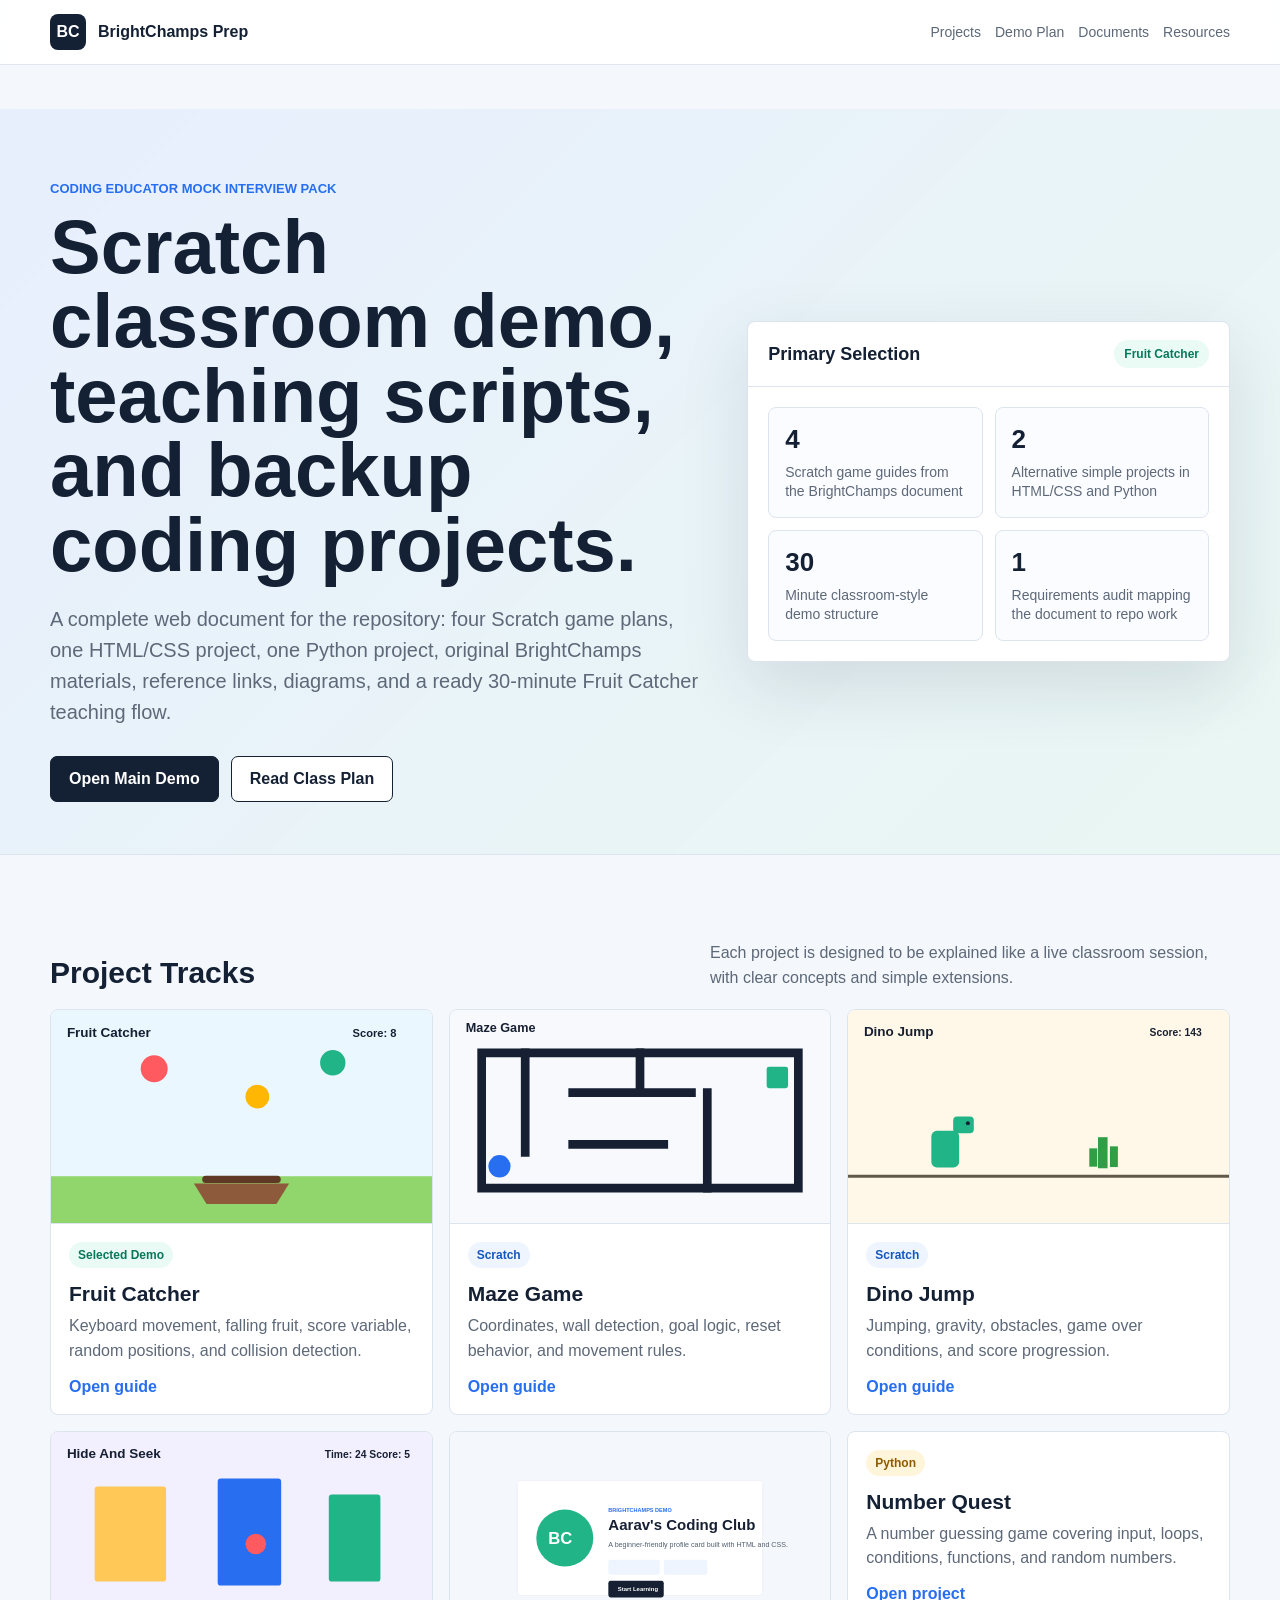
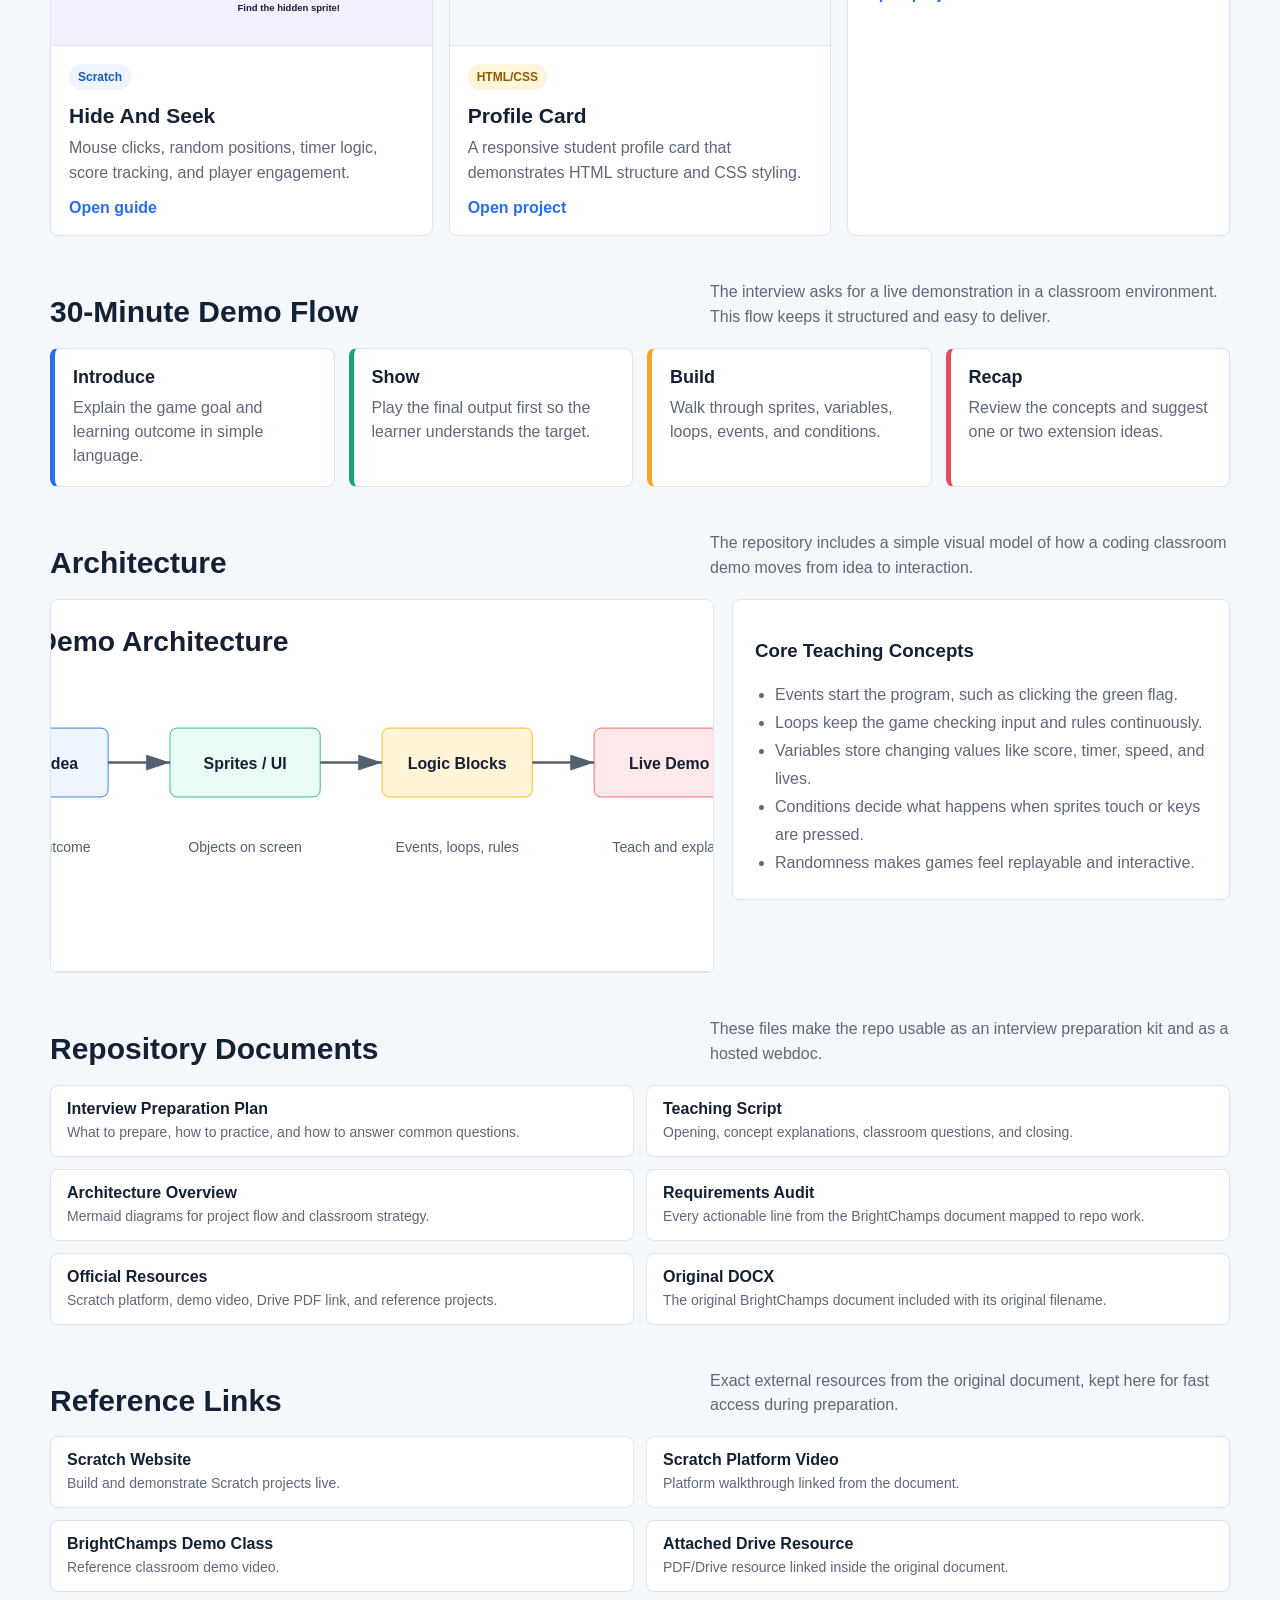
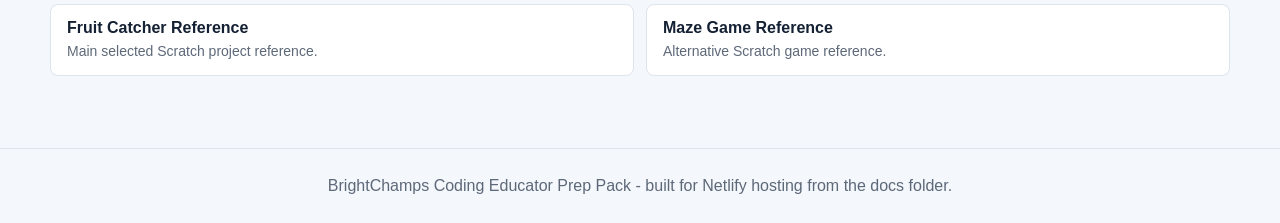
==== docs/index.html @ 4ab8c663 "Add Netlify web documentation page" ====
<!doctype html>
<html lang="en">
  <head>
    <meta charset="utf-8">
    <meta name="viewport" content="width=device-width, initial-scale=1">
    <title>BrightChamps Coding Educator Prep</title>
    <style>
      * {
        box-sizing: border-box;
      }

      :root {
        --ink: #142033;
        --muted: #5d6878;
        --line: #dce4ee;
        --paper: #ffffff;
        --soft: #f4f7fb;
        --blue: #276ef1;
        --green: #16a37a;
        --yellow: #f5a524;
        --red: #e84d5b;
      }

      body {
        margin: 0;
        font-family: Arial, Helvetica, sans-serif;
        color: var(--ink);
        background: var(--soft);
      }

      a {
        color: inherit;
      }

      .topbar {
        position: sticky;
        top: 0;
        z-index: 10;
        border-bottom: 1px solid rgba(220, 228, 238, 0.9);
        background: rgba(255, 255, 255, 0.92);
        backdrop-filter: blur(14px);
      }

      .nav {
        width: min(1180px, calc(100% - 32px));
        min-height: 64px;
        margin: 0 auto;
        display: flex;
        align-items: center;
        justify-content: space-between;
        gap: 20px;
      }

      .brand {
        display: flex;
        align-items: center;
        gap: 12px;
        font-weight: 800;
      }

      .mark {
        width: 36px;
        height: 36px;
        display: grid;
        place-items: center;
        border-radius: 8px;
        background: var(--ink);
        color: #fff;
      }

      .links {
        display: flex;
        flex-wrap: wrap;
        justify-content: flex-end;
        gap: 14px;
        font-size: 14px;
        color: var(--muted);
      }

      .links a {
        text-decoration: none;
      }

      .links a:hover {
        color: var(--blue);
      }

      .hero {
        border-bottom: 1px solid var(--line);
        background:
          linear-gradient(135deg, rgba(39, 110, 241, 0.11), rgba(22, 163, 122, 0.09)),
          #ffffff;
      }

      .hero-inner {
        width: min(1180px, calc(100% - 32px));
        margin: 0 auto;
        padding: 72px 0 52px;
        display: grid;
        grid-template-columns: minmax(0, 1.15fr) minmax(320px, 0.85fr);
        gap: 44px;
        align-items: center;
      }

      .kicker {
        margin: 0 0 14px;
        color: var(--blue);
        font-size: 13px;
        font-weight: 800;
        text-transform: uppercase;
      }

      h1 {
        margin: 0;
        max-width: 760px;
        font-size: clamp(40px, 7vw, 76px);
        line-height: 0.98;
        letter-spacing: 0;
      }

      .lead {
        max-width: 680px;
        margin: 22px 0 0;
        color: var(--muted);
        font-size: 20px;
        line-height: 1.55;
      }

      .hero-actions {
        display: flex;
        flex-wrap: wrap;
        gap: 12px;
        margin-top: 28px;
      }

      .button {
        min-height: 46px;
        display: inline-flex;
        align-items: center;
        justify-content: center;
        padding: 0 18px;
        border: 1px solid var(--ink);
        border-radius: 7px;
        background: var(--ink);
        color: #fff;
        font-weight: 800;
        text-decoration: none;
      }

      .button.secondary {
        background: #fff;
        color: var(--ink);
      }

      .hero-panel {
        border: 1px solid var(--line);
        border-radius: 8px;
        background: #fff;
        overflow: hidden;
        box-shadow: 0 24px 70px rgba(26, 39, 66, 0.12);
      }

      .panel-head {
        padding: 18px 20px;
        border-bottom: 1px solid var(--line);
        display: flex;
        align-items: center;
        justify-content: space-between;
        gap: 16px;
      }

      .panel-title {
        margin: 0;
        font-size: 18px;
        font-weight: 800;
      }

      .pill {
        display: inline-flex;
        align-items: center;
        min-height: 28px;
        padding: 0 10px;
        border-radius: 999px;
        background: #eafaf5;
        color: #08785a;
        font-size: 12px;
        font-weight: 800;
      }

      .panel-body {
        padding: 20px;
      }

      .metric-grid {
        display: grid;
        grid-template-columns: repeat(2, minmax(0, 1fr));
        gap: 12px;
      }

      .metric {
        min-height: 94px;
        padding: 16px;
        border: 1px solid var(--line);
        border-radius: 8px;
        background: #fbfcff;
      }

      .metric strong {
        display: block;
        margin-bottom: 8px;
        font-size: 26px;
      }

      .metric span {
        color: var(--muted);
        font-size: 14px;
        line-height: 1.35;
      }

      main {
        width: min(1180px, calc(100% - 32px));
        margin: 0 auto;
        padding: 42px 0 72px;
      }

      section {
        margin-top: 44px;
      }

      .section-head {
        display: flex;
        justify-content: space-between;
        align-items: end;
        gap: 24px;
        margin-bottom: 18px;
      }

      h2 {
        margin: 0;
        font-size: 30px;
        line-height: 1.15;
      }

      .section-head p {
        max-width: 520px;
        margin: 0;
        color: var(--muted);
        line-height: 1.55;
      }

      .grid {
        display: grid;
        grid-template-columns: repeat(3, minmax(0, 1fr));
        gap: 16px;
      }

      .card {
        min-height: 100%;
        border: 1px solid var(--line);
        border-radius: 8px;
        background: var(--paper);
        overflow: hidden;
      }

      .card img {
        width: 100%;
        display: block;
        aspect-ratio: 16 / 9;
        object-fit: cover;
        border-bottom: 1px solid var(--line);
        background: #eef3f9;
      }

      .card-content {
        padding: 18px;
      }

      .tag {
        display: inline-flex;
        min-height: 26px;
        align-items: center;
        padding: 0 9px;
        border-radius: 999px;
        background: #eef5ff;
        color: #1557c0;
        font-size: 12px;
        font-weight: 800;
      }

      .tag.green {
        background: #eafaf5;
        color: #08785a;
      }

      .tag.yellow {
        background: #fff5db;
        color: #8f5b00;
      }

      .card h3 {
        margin: 14px 0 8px;
        font-size: 21px;
      }

      .card p {
        margin: 0;
        color: var(--muted);
        line-height: 1.55;
      }

      .card a {
        display: inline-flex;
        margin-top: 14px;
        font-weight: 800;
        color: var(--blue);
        text-decoration: none;
      }

      .timeline {
        display: grid;
        grid-template-columns: repeat(4, minmax(0, 1fr));
        gap: 14px;
      }

      .step {
        padding: 18px;
        border-left: 5px solid var(--blue);
        border-radius: 8px;
        background: #fff;
        border-top: 1px solid var(--line);
        border-right: 1px solid var(--line);
        border-bottom: 1px solid var(--line);
      }

      .step:nth-child(2) {
        border-left-color: var(--green);
      }

      .step:nth-child(3) {
        border-left-color: var(--yellow);
      }

      .step:nth-child(4) {
        border-left-color: var(--red);
      }

      .step strong {
        display: block;
        margin-bottom: 8px;
        font-size: 18px;
      }

      .step span {
        color: var(--muted);
        line-height: 1.5;
      }

      .split {
        display: grid;
        grid-template-columns: minmax(0, 1fr) minmax(300px, 0.75fr);
        gap: 18px;
        align-items: start;
      }

      .list-panel {
        padding: 22px;
        border: 1px solid var(--line);
        border-radius: 8px;
        background: #fff;
      }

      .list-panel ul {
        margin: 14px 0 0;
        padding-left: 20px;
        color: var(--muted);
        line-height: 1.75;
      }

      .resource-list {
        display: grid;
        grid-template-columns: repeat(2, minmax(0, 1fr));
        gap: 12px;
      }

      .resource {
        min-height: 72px;
        padding: 14px 16px;
        border: 1px solid var(--line);
        border-radius: 8px;
        background: #fff;
        text-decoration: none;
      }

      .resource strong {
        display: block;
        margin-bottom: 5px;
      }

      .resource span {
        color: var(--muted);
        font-size: 14px;
      }

      .footer {
        padding: 28px 0;
        border-top: 1px solid var(--line);
        color: var(--muted);
        text-align: center;
      }

      @media (max-width: 920px) {
        .hero-inner,
        .split {
          grid-template-columns: 1fr;
        }

        .grid,
        .timeline,
        .resource-list {
          grid-template-columns: repeat(2, minmax(0, 1fr));
        }

        .section-head {
          align-items: start;
          flex-direction: column;
        }
      }

      @media (max-width: 640px) {
        .nav {
          align-items: flex-start;
          flex-direction: column;
          padding: 14px 0;
        }

        .links {
          justify-content: flex-start;
        }

        .hero-inner {
          padding-top: 48px;
        }

        .metric-grid,
        .grid,
        .timeline,
        .resource-list {
          grid-template-columns: 1fr;
        }
      }
    </style>
  </head>
  <body>
    <header class="topbar">
      <nav class="nav" aria-label="Main navigation">
        <div class="brand">
          <div class="mark">BC</div>
          <span>BrightChamps Prep</span>
        </div>
        <div class="links">
          <a href="#projects">Projects</a>
          <a href="#demo">Demo Plan</a>
          <a href="#docs">Documents</a>
          <a href="#resources">Resources</a>
        </div>
      </nav>
    </header>

    <section class="hero">
      <div class="hero-inner">
        <div>
          <p class="kicker">Coding Educator Mock Interview Pack</p>
          <h1>Scratch classroom demo, teaching scripts, and backup coding projects.</h1>
          <p class="lead">
            A complete web document for the repository: four Scratch game plans, one HTML/CSS project,
            one Python project, original BrightChamps materials, reference links, diagrams, and a
            ready 30-minute Fruit Catcher teaching flow.
          </p>
          <div class="hero-actions">
            <a class="button" href="../scratch-projects/fruit-catcher/">Open Main Demo</a>
            <a class="button secondary" href="selected-demo-fruit-catcher.md">Read Class Plan</a>
          </div>
        </div>
        <aside class="hero-panel" aria-label="Repository summary">
          <div class="panel-head">
            <p class="panel-title">Primary Selection</p>
            <span class="pill">Fruit Catcher</span>
          </div>
          <div class="panel-body">
            <div class="metric-grid">
              <div class="metric">
                <strong>4</strong>
                <span>Scratch game guides from the BrightChamps document</span>
              </div>
              <div class="metric">
                <strong>2</strong>
                <span>Alternative simple projects in HTML/CSS and Python</span>
              </div>
              <div class="metric">
                <strong>30</strong>
                <span>Minute classroom-style demo structure</span>
              </div>
              <div class="metric">
                <strong>1</strong>
                <span>Requirements audit mapping the document to repo work</span>
              </div>
            </div>
          </div>
        </aside>
      </div>
    </section>

    <main>
      <section id="projects">
        <div class="section-head">
          <h2>Project Tracks</h2>
          <p>Each project is designed to be explained like a live classroom session, with clear concepts and simple extensions.</p>
        </div>
        <div class="grid">
          <article class="card">
            <img src="../assets/screenshots/fruit-catcher.svg" alt="Fruit Catcher mockup">
            <div class="card-content">
              <span class="tag green">Selected Demo</span>
              <h3>Fruit Catcher</h3>
              <p>Keyboard movement, falling fruit, score variable, random positions, and collision detection.</p>
              <a href="../scratch-projects/fruit-catcher/">Open guide</a>
            </div>
          </article>
          <article class="card">
            <img src="../assets/screenshots/maze-game.svg" alt="Maze Game mockup">
            <div class="card-content">
              <span class="tag">Scratch</span>
              <h3>Maze Game</h3>
              <p>Coordinates, wall detection, goal logic, reset behavior, and movement rules.</p>
              <a href="../scratch-projects/maze-game/">Open guide</a>
            </div>
          </article>
          <article class="card">
            <img src="../assets/screenshots/dino-jump.svg" alt="Dino Jump mockup">
            <div class="card-content">
              <span class="tag">Scratch</span>
              <h3>Dino Jump</h3>
              <p>Jumping, gravity, obstacles, game over conditions, and score progression.</p>
              <a href="../scratch-projects/dino-jump/">Open guide</a>
            </div>
          </article>
          <article class="card">
            <img src="../assets/screenshots/hide-and-seek.svg" alt="Hide and Seek mockup">
            <div class="card-content">
              <span class="tag">Scratch</span>
              <h3>Hide And Seek</h3>
              <p>Mouse clicks, random positions, timer logic, score tracking, and player engagement.</p>
              <a href="../scratch-projects/hide-and-seek/">Open guide</a>
            </div>
          </article>
          <article class="card">
            <img src="../assets/screenshots/html-css-profile-card.svg" alt="HTML CSS profile card mockup">
            <div class="card-content">
              <span class="tag yellow">HTML/CSS</span>
              <h3>Profile Card</h3>
              <p>A responsive student profile card that demonstrates HTML structure and CSS styling.</p>
              <a href="../html-css-project/">Open project</a>
            </div>
          </article>
          <article class="card">
            <div class="card-content">
              <span class="tag yellow">Python</span>
              <h3>Number Quest</h3>
              <p>A number guessing game covering input, loops, conditions, functions, and random numbers.</p>
              <a href="../python-project/">Open project</a>
            </div>
          </article>
        </div>
      </section>

      <section id="demo">
        <div class="section-head">
          <h2>30-Minute Demo Flow</h2>
          <p>The interview asks for a live demonstration in a classroom environment. This flow keeps it structured and easy to deliver.</p>
        </div>
        <div class="timeline">
          <div class="step">
            <strong>Introduce</strong>
            <span>Explain the game goal and learning outcome in simple language.</span>
          </div>
          <div class="step">
            <strong>Show</strong>
            <span>Play the final output first so the learner understands the target.</span>
          </div>
          <div class="step">
            <strong>Build</strong>
            <span>Walk through sprites, variables, loops, events, and conditions.</span>
          </div>
          <div class="step">
            <strong>Recap</strong>
            <span>Review the concepts and suggest one or two extension ideas.</span>
          </div>
        </div>
      </section>

      <section>
        <div class="section-head">
          <h2>Architecture</h2>
          <p>The repository includes a simple visual model of how a coding classroom demo moves from idea to interaction.</p>
        </div>
        <div class="split">
          <article class="card">
            <img src="../assets/diagrams/project-flow.svg" alt="Coding demo architecture diagram">
          </article>
          <div class="list-panel">
            <h3>Core Teaching Concepts</h3>
            <ul>
              <li>Events start the program, such as clicking the green flag.</li>
              <li>Loops keep the game checking input and rules continuously.</li>
              <li>Variables store changing values like score, timer, speed, and lives.</li>
              <li>Conditions decide what happens when sprites touch or keys are pressed.</li>
              <li>Randomness makes games feel replayable and interactive.</li>
            </ul>
          </div>
        </div>
      </section>

      <section id="docs">
        <div class="section-head">
          <h2>Repository Documents</h2>
          <p>These files make the repo usable as an interview preparation kit and as a hosted webdoc.</p>
        </div>
        <div class="resource-list">
          <a class="resource" href="interview-preparation-plan.md">
            <strong>Interview Preparation Plan</strong>
            <span>What to prepare, how to practice, and how to answer common questions.</span>
          </a>
          <a class="resource" href="teaching-script.md">
            <strong>Teaching Script</strong>
            <span>Opening, concept explanations, classroom questions, and closing.</span>
          </a>
          <a class="resource" href="architecture.md">
            <strong>Architecture Overview</strong>
            <span>Mermaid diagrams for project flow and classroom strategy.</span>
          </a>
          <a class="resource" href="document-requirements-audit.md">
            <strong>Requirements Audit</strong>
            <span>Every actionable line from the BrightChamps document mapped to repo work.</span>
          </a>
          <a class="resource" href="resources.md">
            <strong>Official Resources</strong>
            <span>Scratch platform, demo video, Drive PDF link, and reference projects.</span>
          </a>
          <a class="resource" href="../assets/documents/Brightchamps_ Coding.docx">
            <strong>Original DOCX</strong>
            <span>The original BrightChamps document included with its original filename.</span>
          </a>
        </div>
      </section>

      <section id="resources">
        <div class="section-head">
          <h2>Reference Links</h2>
          <p>Exact external resources from the original document, kept here for fast access during preparation.</p>
        </div>
        <div class="resource-list">
          <a class="resource" href="https://scratch.mit.edu/">
            <strong>Scratch Website</strong>
            <span>Build and demonstrate Scratch projects live.</span>
          </a>
          <a class="resource" href="https://youtu.be/l74Z-ZRv3hg">
            <strong>Scratch Platform Video</strong>
            <span>Platform walkthrough linked from the document.</span>
          </a>
          <a class="resource" href="https://youtu.be/lAB77P0sgO8">
            <strong>BrightChamps Demo Class</strong>
            <span>Reference classroom demo video.</span>
          </a>
          <a class="resource" href="https://drive.google.com/file/d/1gxCNtutFz0b2LPlCAruEbaKQx-P-xzV1/view?usp=sharing">
            <strong>Attached Drive Resource</strong>
            <span>PDF/Drive resource linked inside the original document.</span>
          </a>
          <a class="resource" href="https://scratch.mit.edu/projects/560050703">
            <strong>Fruit Catcher Reference</strong>
            <span>Main selected Scratch project reference.</span>
          </a>
          <a class="resource" href="https://scratch.mit.edu/projects/637149216">
            <strong>Maze Game Reference</strong>
            <span>Alternative Scratch game reference.</span>
          </a>
        </div>
      </section>
    </main>

    <footer class="footer">
      BrightChamps Coding Educator Prep Pack - built for Netlify hosting from the docs folder.
    </footer>
  </body>
</html>
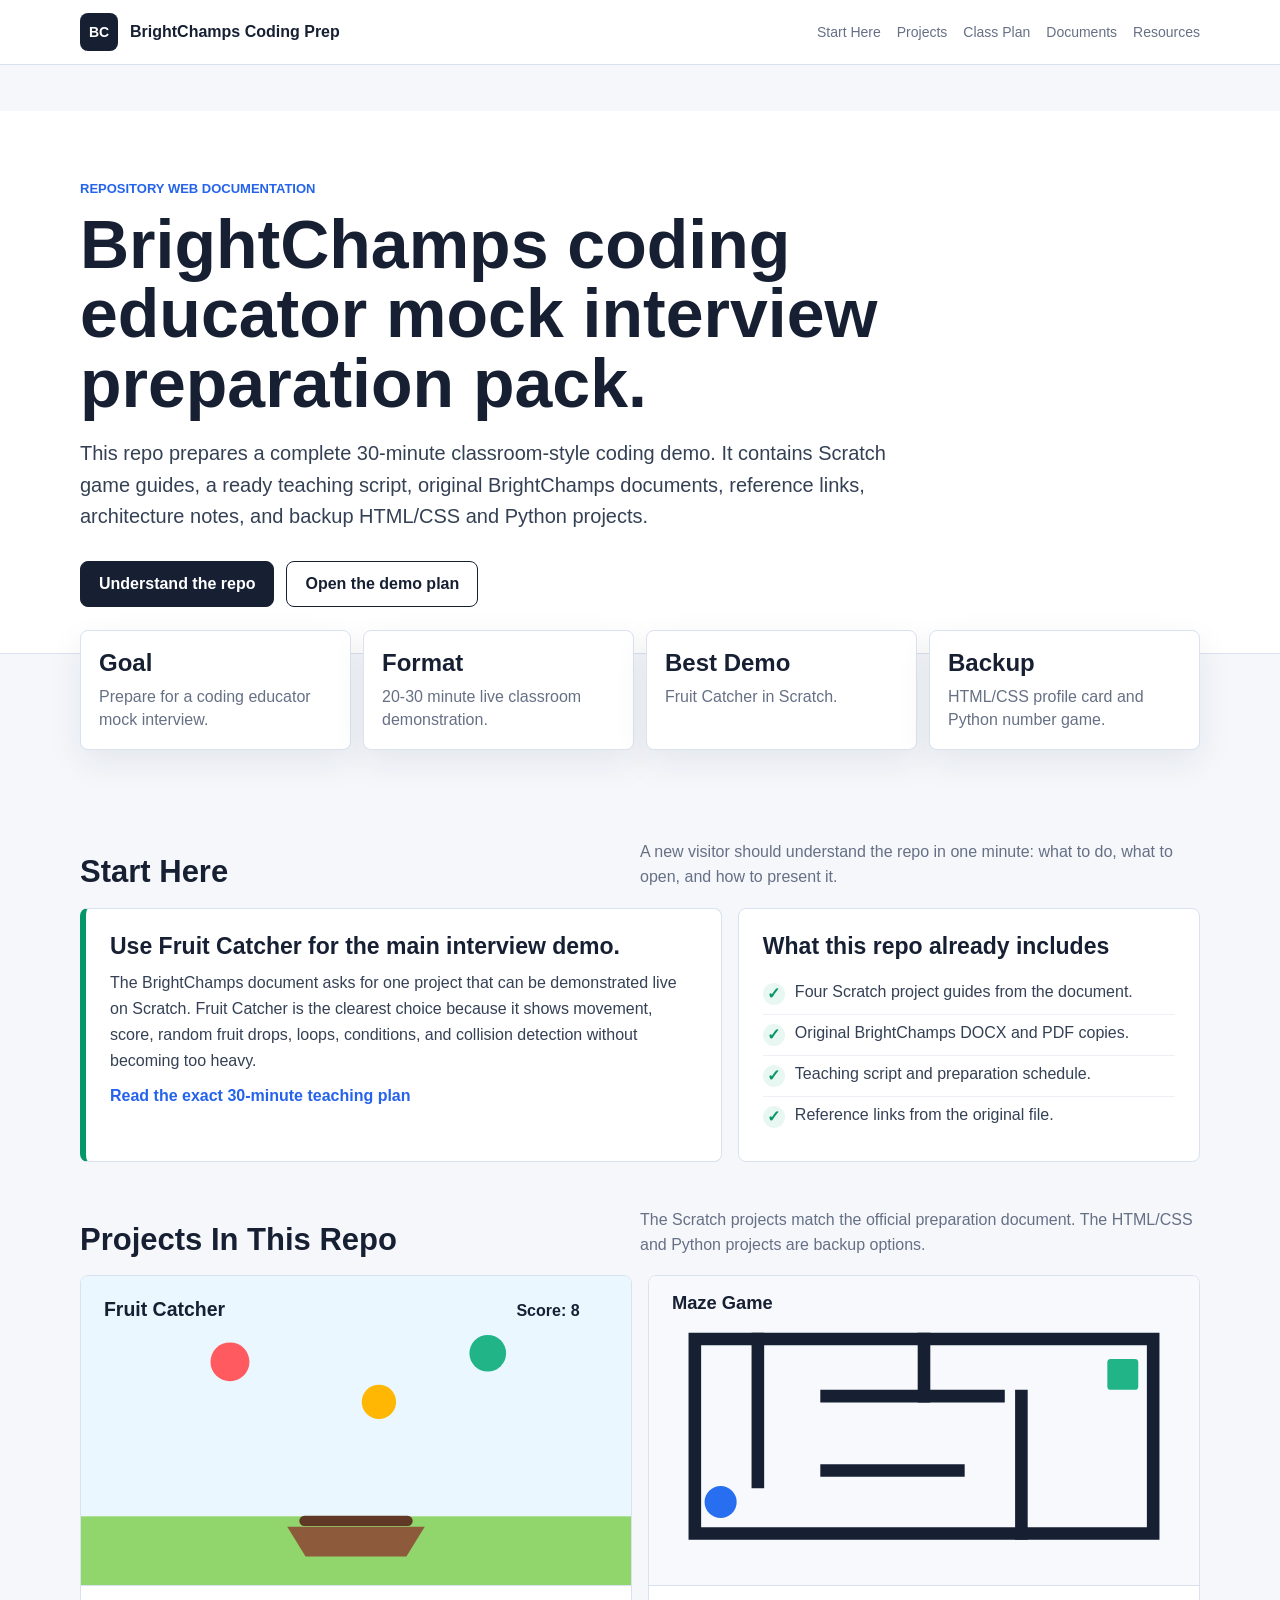
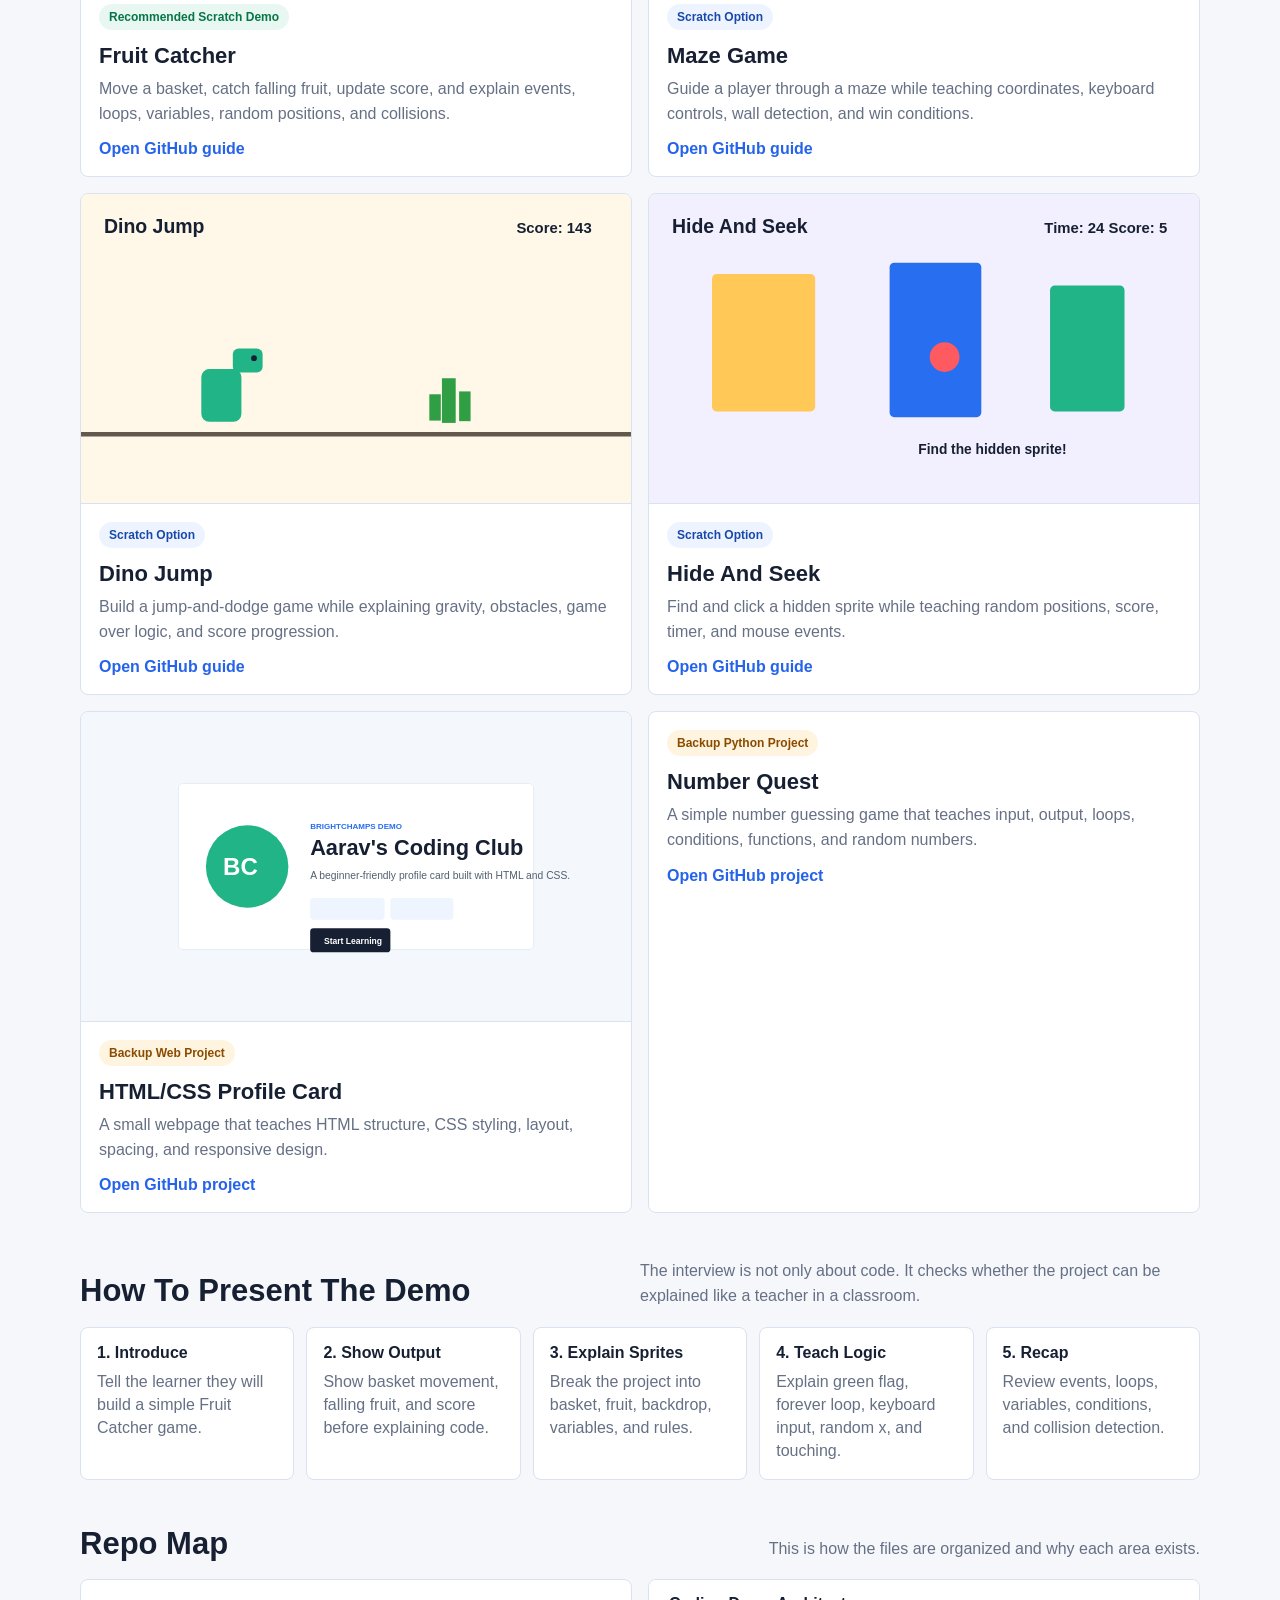
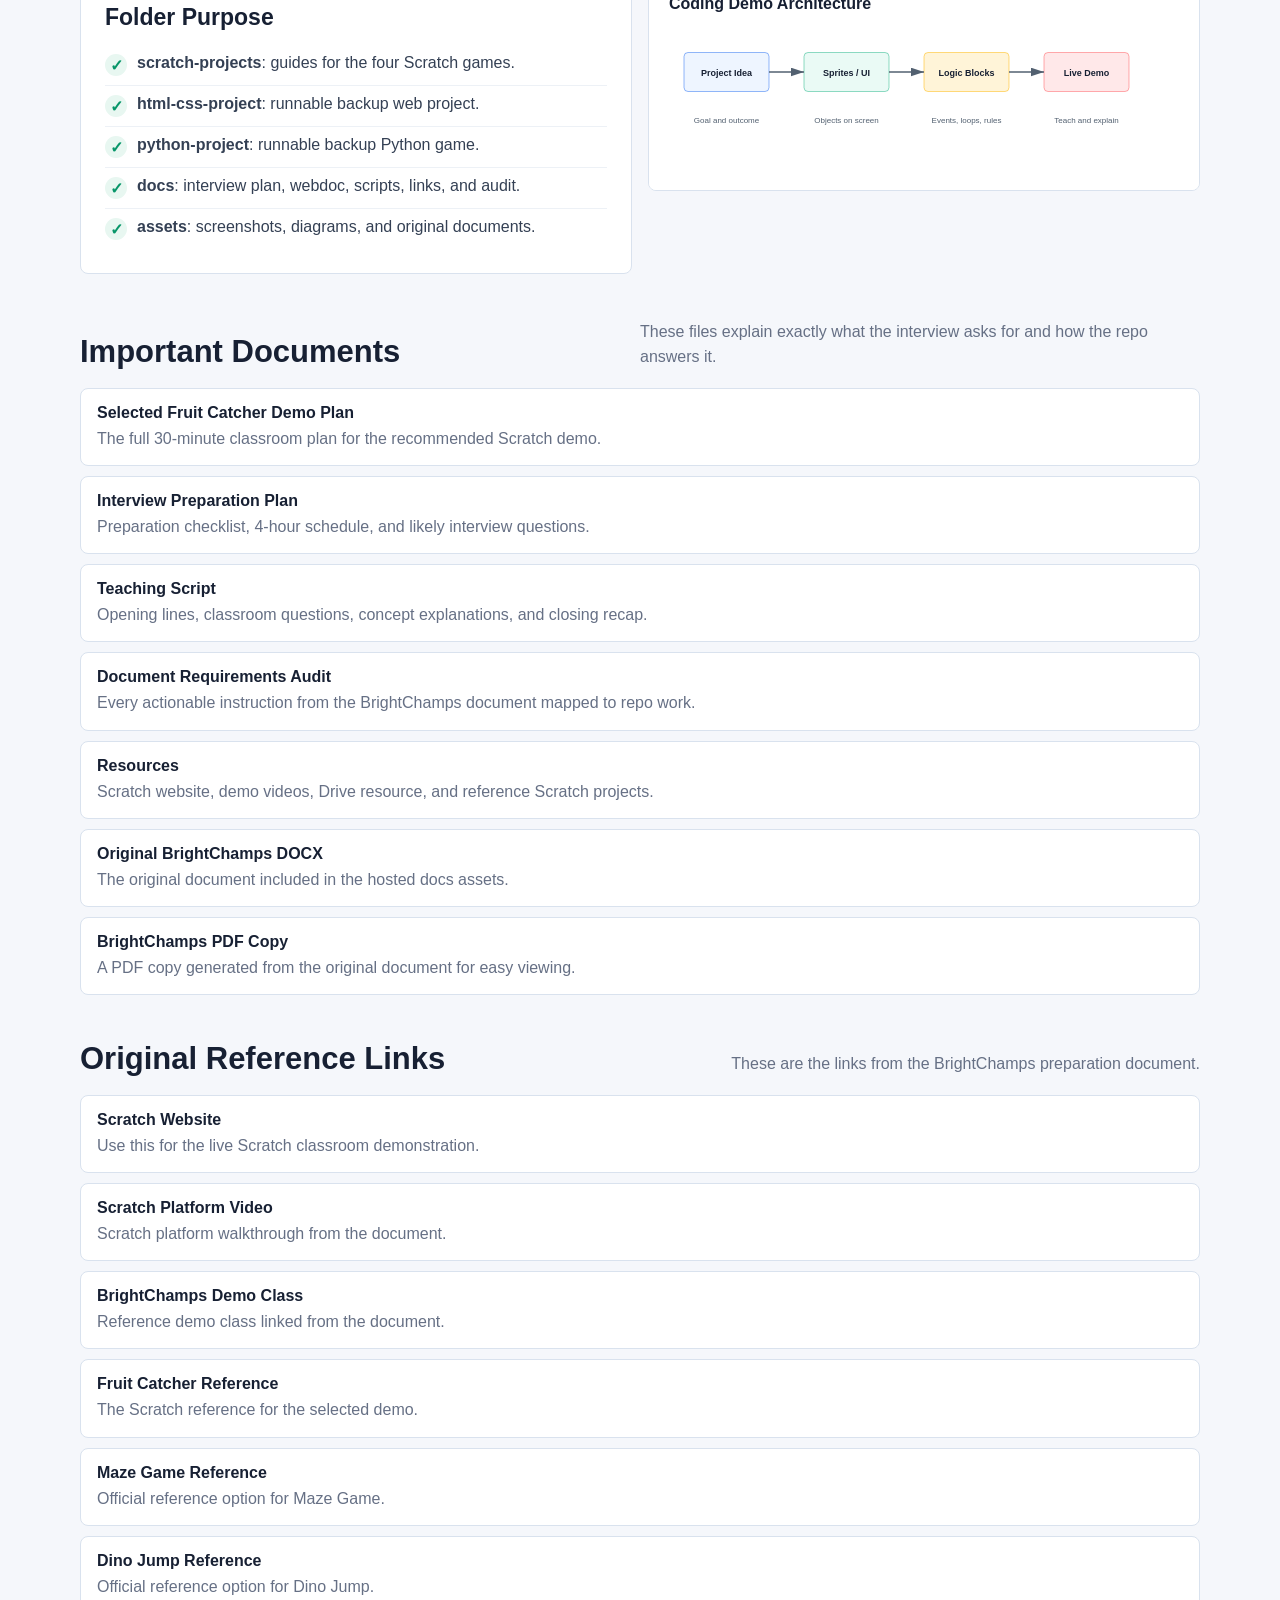
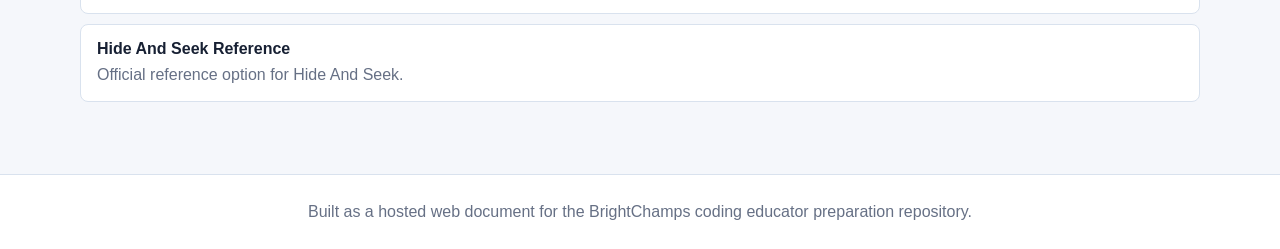
==== commit 41560bdf: "Fix hosted webdoc assets and content" ====
--- a/docs/index.html
+++ b/docs/index.html
@@ -3,52 +3,57 @@
   <head>
     <meta charset="utf-8">
     <meta name="viewport" content="width=device-width, initial-scale=1">
-    <title>BrightChamps Coding Educator Prep</title>
+    <title>BrightChamps Coding Educator Preparation</title>
     <style>
       * {
         box-sizing: border-box;
       }
 
       :root {
-        --ink: #142033;
-        --muted: #5d6878;
-        --line: #dce4ee;
-        --paper: #ffffff;
-        --soft: #f4f7fb;
-        --blue: #276ef1;
-        --green: #16a37a;
-        --yellow: #f5a524;
-        --red: #e84d5b;
+        --ink: #172033;
+        --text: #344054;
+        --muted: #667085;
+        --line: #d9e2ee;
+        --page: #f5f7fb;
+        --white: #ffffff;
+        --blue: #2563eb;
+        --green: #079669;
+        --amber: #b76e00;
+        --rose: #d92d4b;
+      }
+
+      html {
+        scroll-behavior: smooth;
       }
 
       body {
         margin: 0;
         font-family: Arial, Helvetica, sans-serif;
         color: var(--ink);
-        background: var(--soft);
+        background: var(--page);
       }
 
       a {
         color: inherit;
       }
 
-      .topbar {
+      .nav-wrap {
         position: sticky;
         top: 0;
-        z-index: 10;
-        border-bottom: 1px solid rgba(220, 228, 238, 0.9);
-        background: rgba(255, 255, 255, 0.92);
-        backdrop-filter: blur(14px);
+        z-index: 20;
+        border-bottom: 1px solid var(--line);
+        background: rgba(255, 255, 255, 0.95);
+        backdrop-filter: blur(12px);
       }
 
       .nav {
-        width: min(1180px, calc(100% - 32px));
+        width: min(1120px, calc(100% - 32px));
         min-height: 64px;
         margin: 0 auto;
         display: flex;
         align-items: center;
         justify-content: space-between;
-        gap: 20px;
+        gap: 24px;
       }
 
       .brand {
@@ -56,53 +61,49 @@
         align-items: center;
         gap: 12px;
         font-weight: 800;
-      }
-
-      .mark {
-        width: 36px;
-        height: 36px;
+        white-space: nowrap;
+      }
+
+      .brand-mark {
+        width: 38px;
+        height: 38px;
         display: grid;
         place-items: center;
         border-radius: 8px;
         background: var(--ink);
-        color: #fff;
-      }
-
-      .links {
+        color: var(--white);
+        font-size: 14px;
+      }
+
+      .nav-links {
         display: flex;
         flex-wrap: wrap;
         justify-content: flex-end;
-        gap: 14px;
+        gap: 16px;
         font-size: 14px;
         color: var(--muted);
       }
 
-      .links a {
+      .nav-links a {
         text-decoration: none;
       }
 
-      .links a:hover {
+      .nav-links a:hover {
         color: var(--blue);
       }
 
       .hero {
+        background: var(--white);
         border-bottom: 1px solid var(--line);
-        background:
-          linear-gradient(135deg, rgba(39, 110, 241, 0.11), rgba(22, 163, 122, 0.09)),
-          #ffffff;
       }
 
       .hero-inner {
-        width: min(1180px, calc(100% - 32px));
+        width: min(1120px, calc(100% - 32px));
         margin: 0 auto;
-        padding: 72px 0 52px;
-        display: grid;
-        grid-template-columns: minmax(0, 1.15fr) minmax(320px, 0.85fr);
-        gap: 44px;
-        align-items: center;
-      }
-
-      .kicker {
+        padding: 70px 0 46px;
+      }
+
+      .label {
         margin: 0 0 14px;
         color: var(--blue);
         font-size: 13px;
@@ -111,19 +112,19 @@
       }
 
       h1 {
+        max-width: 920px;
         margin: 0;
-        max-width: 760px;
-        font-size: clamp(40px, 7vw, 76px);
-        line-height: 0.98;
+        font-size: clamp(38px, 6vw, 68px);
+        line-height: 1.02;
         letter-spacing: 0;
       }
 
-      .lead {
-        max-width: 680px;
-        margin: 22px 0 0;
-        color: var(--muted);
+      .hero-text {
+        max-width: 820px;
+        margin: 20px 0 0;
+        color: var(--text);
         font-size: 20px;
-        line-height: 1.55;
+        line-height: 1.58;
       }
 
       .hero-actions {
@@ -140,327 +141,329 @@
         justify-content: center;
         padding: 0 18px;
         border: 1px solid var(--ink);
-        border-radius: 7px;
+        border-radius: 8px;
         background: var(--ink);
-        color: #fff;
+        color: var(--white);
         font-weight: 800;
         text-decoration: none;
       }
 
-      .button.secondary {
-        background: #fff;
+      .button.light {
+        background: var(--white);
         color: var(--ink);
       }
 
-      .hero-panel {
+      .quick-strip {
+        width: min(1120px, calc(100% - 32px));
+        margin: -24px auto 0;
+        display: grid;
+        grid-template-columns: repeat(4, minmax(0, 1fr));
+        gap: 12px;
+      }
+
+      .quick-card {
+        min-height: 118px;
+        padding: 18px;
         border: 1px solid var(--line);
         border-radius: 8px;
-        background: #fff;
+        background: var(--white);
+        box-shadow: 0 12px 34px rgba(23, 32, 51, 0.08);
+      }
+
+      .quick-card strong {
+        display: block;
+        margin-bottom: 8px;
+        font-size: 24px;
+      }
+
+      .quick-card span {
+        color: var(--muted);
+        line-height: 1.45;
+      }
+
+      main {
+        width: min(1120px, calc(100% - 32px));
+        margin: 0 auto;
+        padding: 44px 0 72px;
+      }
+
+      section {
+        margin-top: 46px;
+      }
+
+      .section-head {
+        display: flex;
+        align-items: flex-end;
+        justify-content: space-between;
+        gap: 22px;
+        margin-bottom: 18px;
+      }
+
+      h2 {
+        margin: 0;
+        font-size: 31px;
+        line-height: 1.15;
+      }
+
+      .section-head p {
+        max-width: 560px;
+        margin: 0;
+        color: var(--muted);
+        line-height: 1.55;
+      }
+
+      .panel {
+        padding: 24px;
+        border: 1px solid var(--line);
+        border-radius: 8px;
+        background: var(--white);
+      }
+
+      .start-grid {
+        display: grid;
+        grid-template-columns: minmax(0, 1fr) minmax(300px, 0.72fr);
+        gap: 16px;
+        align-items: stretch;
+      }
+
+      .big-callout {
+        border-left: 6px solid var(--green);
+      }
+
+      .big-callout h3,
+      .panel h3 {
+        margin: 0 0 10px;
+        font-size: 23px;
+      }
+
+      .big-callout p,
+      .panel p {
+        margin: 0;
+        color: var(--text);
+        line-height: 1.62;
+      }
+
+      .checklist {
+        margin: 14px 0 0;
+        padding: 0;
+        list-style: none;
+      }
+
+      .checklist li {
+        display: flex;
+        gap: 10px;
+        padding: 9px 0;
+        color: var(--text);
+        border-top: 1px solid #edf1f6;
+      }
+
+      .checklist li:first-child {
+        border-top: 0;
+      }
+
+      .check {
+        width: 22px;
+        height: 22px;
+        display: inline-grid;
+        place-items: center;
+        flex: 0 0 auto;
+        border-radius: 50%;
+        background: #e8f7f1;
+        color: var(--green);
+        font-weight: 800;
+      }
+
+      .project-grid {
+        display: grid;
+        grid-template-columns: repeat(2, minmax(0, 1fr));
+        gap: 16px;
+      }
+
+      .project-card {
+        border: 1px solid var(--line);
+        border-radius: 8px;
+        background: var(--white);
         overflow: hidden;
-        box-shadow: 0 24px 70px rgba(26, 39, 66, 0.12);
-      }
-
-      .panel-head {
-        padding: 18px 20px;
+      }
+
+      .project-card img {
+        width: 100%;
+        aspect-ratio: 16 / 9;
+        display: block;
+        object-fit: cover;
         border-bottom: 1px solid var(--line);
-        display: flex;
-        align-items: center;
-        justify-content: space-between;
-        gap: 16px;
-      }
-
-      .panel-title {
-        margin: 0;
-        font-size: 18px;
-        font-weight: 800;
-      }
-
-      .pill {
+        background: #eef2f7;
+      }
+
+      .project-body {
+        padding: 18px;
+      }
+
+      .badge {
         display: inline-flex;
         align-items: center;
-        min-height: 28px;
+        min-height: 26px;
         padding: 0 10px;
         border-radius: 999px;
-        background: #eafaf5;
-        color: #08785a;
+        background: #eef4ff;
+        color: #1849a9;
         font-size: 12px;
         font-weight: 800;
       }
 
-      .panel-body {
-        padding: 20px;
-      }
-
-      .metric-grid {
+      .badge.recommended {
+        background: #e8f7f1;
+        color: #067647;
+      }
+
+      .badge.backup {
+        background: #fff4df;
+        color: #8a4b00;
+      }
+
+      .project-body h3 {
+        margin: 13px 0 8px;
+        font-size: 22px;
+      }
+
+      .project-body p {
+        margin: 0;
+        color: var(--muted);
+        line-height: 1.55;
+      }
+
+      .project-body a,
+      .text-link {
+        display: inline-flex;
+        margin-top: 14px;
+        color: var(--blue);
+        font-weight: 800;
+        text-decoration: none;
+      }
+
+      .flow {
         display: grid;
-        grid-template-columns: repeat(2, minmax(0, 1fr));
+        grid-template-columns: repeat(5, minmax(0, 1fr));
         gap: 12px;
       }
 
-      .metric {
-        min-height: 94px;
+      .flow-step {
+        min-height: 132px;
         padding: 16px;
         border: 1px solid var(--line);
         border-radius: 8px;
-        background: #fbfcff;
-      }
-
-      .metric strong {
+        background: var(--white);
+      }
+
+      .flow-step strong {
         display: block;
         margin-bottom: 8px;
-        font-size: 26px;
-      }
-
-      .metric span {
+        color: var(--ink);
+      }
+
+      .flow-step span {
         color: var(--muted);
-        font-size: 14px;
-        line-height: 1.35;
-      }
-
-      main {
-        width: min(1180px, calc(100% - 32px));
-        margin: 0 auto;
-        padding: 42px 0 72px;
-      }
-
-      section {
-        margin-top: 44px;
-      }
-
-      .section-head {
-        display: flex;
-        justify-content: space-between;
-        align-items: end;
-        gap: 24px;
-        margin-bottom: 18px;
-      }
-
-      h2 {
-        margin: 0;
-        font-size: 30px;
-        line-height: 1.15;
-      }
-
-      .section-head p {
-        max-width: 520px;
-        margin: 0;
-        color: var(--muted);
-        line-height: 1.55;
-      }
-
-      .grid {
+        line-height: 1.45;
+      }
+
+      .two-col {
         display: grid;
-        grid-template-columns: repeat(3, minmax(0, 1fr));
+        grid-template-columns: minmax(0, 1fr) minmax(0, 1fr);
         gap: 16px;
       }
 
-      .card {
-        min-height: 100%;
+      .links-list {
+        display: grid;
+        gap: 10px;
+      }
+
+      .doc-link {
+        display: block;
+        padding: 15px 16px;
         border: 1px solid var(--line);
         border-radius: 8px;
-        background: var(--paper);
-        overflow: hidden;
-      }
-
-      .card img {
+        background: var(--white);
+        text-decoration: none;
+      }
+
+      .doc-link strong {
+        display: block;
+        margin-bottom: 5px;
+      }
+
+      .doc-link span {
+        color: var(--muted);
+        line-height: 1.45;
+      }
+
+      .diagram-card img {
         width: 100%;
         display: block;
-        aspect-ratio: 16 / 9;
-        object-fit: cover;
-        border-bottom: 1px solid var(--line);
-        background: #eef3f9;
-      }
-
-      .card-content {
-        padding: 18px;
-      }
-
-      .tag {
-        display: inline-flex;
-        min-height: 26px;
-        align-items: center;
-        padding: 0 9px;
-        border-radius: 999px;
-        background: #eef5ff;
-        color: #1557c0;
-        font-size: 12px;
-        font-weight: 800;
-      }
-
-      .tag.green {
-        background: #eafaf5;
-        color: #08785a;
-      }
-
-      .tag.yellow {
-        background: #fff5db;
-        color: #8f5b00;
-      }
-
-      .card h3 {
-        margin: 14px 0 8px;
-        font-size: 21px;
-      }
-
-      .card p {
-        margin: 0;
-        color: var(--muted);
-        line-height: 1.55;
-      }
-
-      .card a {
-        display: inline-flex;
-        margin-top: 14px;
-        font-weight: 800;
-        color: var(--blue);
-        text-decoration: none;
-      }
-
-      .timeline {
-        display: grid;
-        grid-template-columns: repeat(4, minmax(0, 1fr));
-        gap: 14px;
-      }
-
-      .step {
-        padding: 18px;
-        border-left: 5px solid var(--blue);
-        border-radius: 8px;
-        background: #fff;
-        border-top: 1px solid var(--line);
-        border-right: 1px solid var(--line);
-        border-bottom: 1px solid var(--line);
-      }
-
-      .step:nth-child(2) {
-        border-left-color: var(--green);
-      }
-
-      .step:nth-child(3) {
-        border-left-color: var(--yellow);
-      }
-
-      .step:nth-child(4) {
-        border-left-color: var(--red);
-      }
-
-      .step strong {
-        display: block;
-        margin-bottom: 8px;
-        font-size: 18px;
-      }
-
-      .step span {
-        color: var(--muted);
-        line-height: 1.5;
-      }
-
-      .split {
-        display: grid;
-        grid-template-columns: minmax(0, 1fr) minmax(300px, 0.75fr);
-        gap: 18px;
-        align-items: start;
-      }
-
-      .list-panel {
-        padding: 22px;
         border: 1px solid var(--line);
         border-radius: 8px;
-        background: #fff;
-      }
-
-      .list-panel ul {
-        margin: 14px 0 0;
-        padding-left: 20px;
-        color: var(--muted);
-        line-height: 1.75;
-      }
-
-      .resource-list {
-        display: grid;
-        grid-template-columns: repeat(2, minmax(0, 1fr));
-        gap: 12px;
-      }
-
-      .resource {
-        min-height: 72px;
-        padding: 14px 16px;
-        border: 1px solid var(--line);
-        border-radius: 8px;
-        background: #fff;
-        text-decoration: none;
-      }
-
-      .resource strong {
-        display: block;
-        margin-bottom: 5px;
-      }
-
-      .resource span {
-        color: var(--muted);
-        font-size: 14px;
-      }
-
-      .footer {
-        padding: 28px 0;
+        background: var(--white);
+      }
+
+      footer {
+        padding: 28px 16px;
         border-top: 1px solid var(--line);
         color: var(--muted);
         text-align: center;
-      }
-
-      @media (max-width: 920px) {
-        .hero-inner,
-        .split {
+        background: var(--white);
+      }
+
+      @media (max-width: 940px) {
+        .quick-strip,
+        .flow {
+          grid-template-columns: repeat(2, minmax(0, 1fr));
+        }
+
+        .start-grid,
+        .two-col {
           grid-template-columns: 1fr;
         }
-
-        .grid,
-        .timeline,
-        .resource-list {
-          grid-template-columns: repeat(2, minmax(0, 1fr));
-        }
-
-        .section-head {
-          align-items: start;
-          flex-direction: column;
-        }
-      }
-
-      @media (max-width: 640px) {
+      }
+
+      @media (max-width: 700px) {
         .nav {
           align-items: flex-start;
           flex-direction: column;
           padding: 14px 0;
         }
 
-        .links {
+        .nav-links {
           justify-content: flex-start;
         }
 
         .hero-inner {
-          padding-top: 48px;
+          padding-top: 44px;
         }
 
-        .metric-grid,
-        .grid,
-        .timeline,
-        .resource-list {
+        .quick-strip,
+        .project-grid,
+        .flow {
           grid-template-columns: 1fr;
+        }
+
+        .section-head {
+          align-items: flex-start;
+          flex-direction: column;
         }
       }
     </style>
   </head>
   <body>
-    <header class="topbar">
-      <nav class="nav" aria-label="Main navigation">
+    <header class="nav-wrap">
+      <nav class="nav" aria-label="Page navigation">
         <div class="brand">
-          <div class="mark">BC</div>
-          <span>BrightChamps Prep</span>
-        </div>
-        <div class="links">
+          <div class="brand-mark">BC</div>
+          <span>BrightChamps Coding Prep</span>
+        </div>
+        <div class="nav-links">
+          <a href="#start">Start Here</a>
           <a href="#projects">Projects</a>
-          <a href="#demo">Demo Plan</a>
-          <a href="#docs">Documents</a>
+          <a href="#class-plan">Class Plan</a>
+          <a href="#documents">Documents</a>
           <a href="#resources">Resources</a>
         </div>
       </nav>
@@ -468,227 +471,257 @@
 
     <section class="hero">
       <div class="hero-inner">
-        <div>
-          <p class="kicker">Coding Educator Mock Interview Pack</p>
-          <h1>Scratch classroom demo, teaching scripts, and backup coding projects.</h1>
-          <p class="lead">
-            A complete web document for the repository: four Scratch game plans, one HTML/CSS project,
-            one Python project, original BrightChamps materials, reference links, diagrams, and a
-            ready 30-minute Fruit Catcher teaching flow.
-          </p>
-          <div class="hero-actions">
-            <a class="button" href="../scratch-projects/fruit-catcher/">Open Main Demo</a>
-            <a class="button secondary" href="selected-demo-fruit-catcher.md">Read Class Plan</a>
-          </div>
-        </div>
-        <aside class="hero-panel" aria-label="Repository summary">
-          <div class="panel-head">
-            <p class="panel-title">Primary Selection</p>
-            <span class="pill">Fruit Catcher</span>
-          </div>
-          <div class="panel-body">
-            <div class="metric-grid">
-              <div class="metric">
-                <strong>4</strong>
-                <span>Scratch game guides from the BrightChamps document</span>
-              </div>
-              <div class="metric">
-                <strong>2</strong>
-                <span>Alternative simple projects in HTML/CSS and Python</span>
-              </div>
-              <div class="metric">
-                <strong>30</strong>
-                <span>Minute classroom-style demo structure</span>
-              </div>
-              <div class="metric">
-                <strong>1</strong>
-                <span>Requirements audit mapping the document to repo work</span>
-              </div>
-            </div>
-          </div>
-        </aside>
+        <p class="label">Repository Web Documentation</p>
+        <h1>BrightChamps coding educator mock interview preparation pack.</h1>
+        <p class="hero-text">
+          This repo prepares a complete 30-minute classroom-style coding demo. It contains Scratch game guides,
+          a ready teaching script, original BrightChamps documents, reference links, architecture notes,
+          and backup HTML/CSS and Python projects.
+        </p>
+        <div class="hero-actions">
+          <a class="button" href="#start">Understand the repo</a>
+          <a class="button light" href="selected-demo-fruit-catcher.md">Open the demo plan</a>
+        </div>
       </div>
     </section>
 
+    <div class="quick-strip" aria-label="Quick facts">
+      <div class="quick-card">
+        <strong>Goal</strong>
+        <span>Prepare for a coding educator mock interview.</span>
+      </div>
+      <div class="quick-card">
+        <strong>Format</strong>
+        <span>20-30 minute live classroom demonstration.</span>
+      </div>
+      <div class="quick-card">
+        <strong>Best Demo</strong>
+        <span>Fruit Catcher in Scratch.</span>
+      </div>
+      <div class="quick-card">
+        <strong>Backup</strong>
+        <span>HTML/CSS profile card and Python number game.</span>
+      </div>
+    </div>
+
     <main>
+      <section id="start">
+        <div class="section-head">
+          <h2>Start Here</h2>
+          <p>A new visitor should understand the repo in one minute: what to do, what to open, and how to present it.</p>
+        </div>
+        <div class="start-grid">
+          <article class="panel big-callout">
+            <h3>Use Fruit Catcher for the main interview demo.</h3>
+            <p>
+              The BrightChamps document asks for one project that can be demonstrated live on Scratch.
+              Fruit Catcher is the clearest choice because it shows movement, score, random fruit drops,
+              loops, conditions, and collision detection without becoming too heavy.
+            </p>
+            <a class="text-link" href="selected-demo-fruit-catcher.md">Read the exact 30-minute teaching plan</a>
+          </article>
+          <aside class="panel">
+            <h3>What this repo already includes</h3>
+            <ul class="checklist">
+              <li><span class="check">✓</span><span>Four Scratch project guides from the document.</span></li>
+              <li><span class="check">✓</span><span>Original BrightChamps DOCX and PDF copies.</span></li>
+              <li><span class="check">✓</span><span>Teaching script and preparation schedule.</span></li>
+              <li><span class="check">✓</span><span>Reference links from the original file.</span></li>
+            </ul>
+          </aside>
+        </div>
+      </section>
+
       <section id="projects">
         <div class="section-head">
-          <h2>Project Tracks</h2>
-          <p>Each project is designed to be explained like a live classroom session, with clear concepts and simple extensions.</p>
-        </div>
-        <div class="grid">
-          <article class="card">
-            <img src="../assets/screenshots/fruit-catcher.svg" alt="Fruit Catcher mockup">
-            <div class="card-content">
-              <span class="tag green">Selected Demo</span>
+          <h2>Projects In This Repo</h2>
+          <p>The Scratch projects match the official preparation document. The HTML/CSS and Python projects are backup options.</p>
+        </div>
+        <div class="project-grid">
+          <article class="project-card">
+            <img src="assets/screenshots/fruit-catcher.svg" alt="Fruit Catcher Scratch game preview">
+            <div class="project-body">
+              <span class="badge recommended">Recommended Scratch Demo</span>
               <h3>Fruit Catcher</h3>
-              <p>Keyboard movement, falling fruit, score variable, random positions, and collision detection.</p>
-              <a href="../scratch-projects/fruit-catcher/">Open guide</a>
+              <p>Move a basket, catch falling fruit, update score, and explain events, loops, variables, random positions, and collisions.</p>
+              <a href="https://github.com/aryanbarde80/brightchamps-coding-educator-scratch-classroom/tree/main/scratch-projects/fruit-catcher">Open GitHub guide</a>
             </div>
           </article>
-          <article class="card">
-            <img src="../assets/screenshots/maze-game.svg" alt="Maze Game mockup">
-            <div class="card-content">
-              <span class="tag">Scratch</span>
+          <article class="project-card">
+            <img src="assets/screenshots/maze-game.svg" alt="Maze Game Scratch preview">
+            <div class="project-body">
+              <span class="badge">Scratch Option</span>
               <h3>Maze Game</h3>
-              <p>Coordinates, wall detection, goal logic, reset behavior, and movement rules.</p>
-              <a href="../scratch-projects/maze-game/">Open guide</a>
+              <p>Guide a player through a maze while teaching coordinates, keyboard controls, wall detection, and win conditions.</p>
+              <a href="https://github.com/aryanbarde80/brightchamps-coding-educator-scratch-classroom/tree/main/scratch-projects/maze-game">Open GitHub guide</a>
             </div>
           </article>
-          <article class="card">
-            <img src="../assets/screenshots/dino-jump.svg" alt="Dino Jump mockup">
-            <div class="card-content">
-              <span class="tag">Scratch</span>
+          <article class="project-card">
+            <img src="assets/screenshots/dino-jump.svg" alt="Dino Jump Scratch preview">
+            <div class="project-body">
+              <span class="badge">Scratch Option</span>
               <h3>Dino Jump</h3>
-              <p>Jumping, gravity, obstacles, game over conditions, and score progression.</p>
-              <a href="../scratch-projects/dino-jump/">Open guide</a>
+              <p>Build a jump-and-dodge game while explaining gravity, obstacles, game over logic, and score progression.</p>
+              <a href="https://github.com/aryanbarde80/brightchamps-coding-educator-scratch-classroom/tree/main/scratch-projects/dino-jump">Open GitHub guide</a>
             </div>
           </article>
-          <article class="card">
-            <img src="../assets/screenshots/hide-and-seek.svg" alt="Hide and Seek mockup">
-            <div class="card-content">
-              <span class="tag">Scratch</span>
+          <article class="project-card">
+            <img src="assets/screenshots/hide-and-seek.svg" alt="Hide and Seek Scratch preview">
+            <div class="project-body">
+              <span class="badge">Scratch Option</span>
               <h3>Hide And Seek</h3>
-              <p>Mouse clicks, random positions, timer logic, score tracking, and player engagement.</p>
-              <a href="../scratch-projects/hide-and-seek/">Open guide</a>
+              <p>Find and click a hidden sprite while teaching random positions, score, timer, and mouse events.</p>
+              <a href="https://github.com/aryanbarde80/brightchamps-coding-educator-scratch-classroom/tree/main/scratch-projects/hide-and-seek">Open GitHub guide</a>
             </div>
           </article>
-          <article class="card">
-            <img src="../assets/screenshots/html-css-profile-card.svg" alt="HTML CSS profile card mockup">
-            <div class="card-content">
-              <span class="tag yellow">HTML/CSS</span>
-              <h3>Profile Card</h3>
-              <p>A responsive student profile card that demonstrates HTML structure and CSS styling.</p>
-              <a href="../html-css-project/">Open project</a>
+          <article class="project-card">
+            <img src="assets/screenshots/html-css-profile-card.svg" alt="HTML and CSS profile card preview">
+            <div class="project-body">
+              <span class="badge backup">Backup Web Project</span>
+              <h3>HTML/CSS Profile Card</h3>
+              <p>A small webpage that teaches HTML structure, CSS styling, layout, spacing, and responsive design.</p>
+              <a href="https://github.com/aryanbarde80/brightchamps-coding-educator-scratch-classroom/tree/main/html-css-project">Open GitHub project</a>
             </div>
           </article>
-          <article class="card">
-            <div class="card-content">
-              <span class="tag yellow">Python</span>
+          <article class="project-card">
+            <div class="project-body">
+              <span class="badge backup">Backup Python Project</span>
               <h3>Number Quest</h3>
-              <p>A number guessing game covering input, loops, conditions, functions, and random numbers.</p>
-              <a href="../python-project/">Open project</a>
+              <p>A simple number guessing game that teaches input, output, loops, conditions, functions, and random numbers.</p>
+              <a href="https://github.com/aryanbarde80/brightchamps-coding-educator-scratch-classroom/tree/main/python-project">Open GitHub project</a>
             </div>
           </article>
         </div>
       </section>
 
-      <section id="demo">
+      <section id="class-plan">
         <div class="section-head">
-          <h2>30-Minute Demo Flow</h2>
-          <p>The interview asks for a live demonstration in a classroom environment. This flow keeps it structured and easy to deliver.</p>
-        </div>
-        <div class="timeline">
-          <div class="step">
-            <strong>Introduce</strong>
-            <span>Explain the game goal and learning outcome in simple language.</span>
+          <h2>How To Present The Demo</h2>
+          <p>The interview is not only about code. It checks whether the project can be explained like a teacher in a classroom.</p>
+        </div>
+        <div class="flow">
+          <div class="flow-step">
+            <strong>1. Introduce</strong>
+            <span>Tell the learner they will build a simple Fruit Catcher game.</span>
           </div>
-          <div class="step">
-            <strong>Show</strong>
-            <span>Play the final output first so the learner understands the target.</span>
+          <div class="flow-step">
+            <strong>2. Show Output</strong>
+            <span>Show basket movement, falling fruit, and score before explaining code.</span>
           </div>
-          <div class="step">
-            <strong>Build</strong>
-            <span>Walk through sprites, variables, loops, events, and conditions.</span>
+          <div class="flow-step">
+            <strong>3. Explain Sprites</strong>
+            <span>Break the project into basket, fruit, backdrop, variables, and rules.</span>
           </div>
-          <div class="step">
-            <strong>Recap</strong>
-            <span>Review the concepts and suggest one or two extension ideas.</span>
+          <div class="flow-step">
+            <strong>4. Teach Logic</strong>
+            <span>Explain green flag, forever loop, keyboard input, random x, and touching.</span>
+          </div>
+          <div class="flow-step">
+            <strong>5. Recap</strong>
+            <span>Review events, loops, variables, conditions, and collision detection.</span>
           </div>
         </div>
       </section>
 
       <section>
         <div class="section-head">
-          <h2>Architecture</h2>
-          <p>The repository includes a simple visual model of how a coding classroom demo moves from idea to interaction.</p>
-        </div>
-        <div class="split">
-          <article class="card">
-            <img src="../assets/diagrams/project-flow.svg" alt="Coding demo architecture diagram">
-          </article>
-          <div class="list-panel">
-            <h3>Core Teaching Concepts</h3>
-            <ul>
-              <li>Events start the program, such as clicking the green flag.</li>
-              <li>Loops keep the game checking input and rules continuously.</li>
-              <li>Variables store changing values like score, timer, speed, and lives.</li>
-              <li>Conditions decide what happens when sprites touch or keys are pressed.</li>
-              <li>Randomness makes games feel replayable and interactive.</li>
+          <h2>Repo Map</h2>
+          <p>This is how the files are organized and why each area exists.</p>
+        </div>
+        <div class="two-col">
+          <div class="panel">
+            <h3>Folder Purpose</h3>
+            <ul class="checklist">
+              <li><span class="check">✓</span><span><strong>scratch-projects</strong>: guides for the four Scratch games.</span></li>
+              <li><span class="check">✓</span><span><strong>html-css-project</strong>: runnable backup web project.</span></li>
+              <li><span class="check">✓</span><span><strong>python-project</strong>: runnable backup Python game.</span></li>
+              <li><span class="check">✓</span><span><strong>docs</strong>: interview plan, webdoc, scripts, links, and audit.</span></li>
+              <li><span class="check">✓</span><span><strong>assets</strong>: screenshots, diagrams, and original documents.</span></li>
             </ul>
           </div>
+          <div class="diagram-card">
+            <img src="assets/diagrams/project-flow.svg" alt="Project flow diagram">
+          </div>
         </div>
       </section>
 
-      <section id="docs">
+      <section id="documents">
         <div class="section-head">
-          <h2>Repository Documents</h2>
-          <p>These files make the repo usable as an interview preparation kit and as a hosted webdoc.</p>
-        </div>
-        <div class="resource-list">
-          <a class="resource" href="interview-preparation-plan.md">
+          <h2>Important Documents</h2>
+          <p>These files explain exactly what the interview asks for and how the repo answers it.</p>
+        </div>
+        <div class="links-list">
+          <a class="doc-link" href="selected-demo-fruit-catcher.md">
+            <strong>Selected Fruit Catcher Demo Plan</strong>
+            <span>The full 30-minute classroom plan for the recommended Scratch demo.</span>
+          </a>
+          <a class="doc-link" href="interview-preparation-plan.md">
             <strong>Interview Preparation Plan</strong>
-            <span>What to prepare, how to practice, and how to answer common questions.</span>
-          </a>
-          <a class="resource" href="teaching-script.md">
+            <span>Preparation checklist, 4-hour schedule, and likely interview questions.</span>
+          </a>
+          <a class="doc-link" href="teaching-script.md">
             <strong>Teaching Script</strong>
-            <span>Opening, concept explanations, classroom questions, and closing.</span>
-          </a>
-          <a class="resource" href="architecture.md">
-            <strong>Architecture Overview</strong>
-            <span>Mermaid diagrams for project flow and classroom strategy.</span>
-          </a>
-          <a class="resource" href="document-requirements-audit.md">
-            <strong>Requirements Audit</strong>
-            <span>Every actionable line from the BrightChamps document mapped to repo work.</span>
-          </a>
-          <a class="resource" href="resources.md">
-            <strong>Official Resources</strong>
-            <span>Scratch platform, demo video, Drive PDF link, and reference projects.</span>
-          </a>
-          <a class="resource" href="../assets/documents/Brightchamps_ Coding.docx">
-            <strong>Original DOCX</strong>
-            <span>The original BrightChamps document included with its original filename.</span>
+            <span>Opening lines, classroom questions, concept explanations, and closing recap.</span>
+          </a>
+          <a class="doc-link" href="document-requirements-audit.md">
+            <strong>Document Requirements Audit</strong>
+            <span>Every actionable instruction from the BrightChamps document mapped to repo work.</span>
+          </a>
+          <a class="doc-link" href="resources.md">
+            <strong>Resources</strong>
+            <span>Scratch website, demo videos, Drive resource, and reference Scratch projects.</span>
+          </a>
+          <a class="doc-link" href="assets/documents/Brightchamps_ Coding.docx">
+            <strong>Original BrightChamps DOCX</strong>
+            <span>The original document included in the hosted docs assets.</span>
+          </a>
+          <a class="doc-link" href="assets/documents/Brightchamps_Coding.pdf">
+            <strong>BrightChamps PDF Copy</strong>
+            <span>A PDF copy generated from the original document for easy viewing.</span>
           </a>
         </div>
       </section>
 
       <section id="resources">
         <div class="section-head">
-          <h2>Reference Links</h2>
-          <p>Exact external resources from the original document, kept here for fast access during preparation.</p>
-        </div>
-        <div class="resource-list">
-          <a class="resource" href="https://scratch.mit.edu/">
+          <h2>Original Reference Links</h2>
+          <p>These are the links from the BrightChamps preparation document.</p>
+        </div>
+        <div class="links-list">
+          <a class="doc-link" href="https://scratch.mit.edu/">
             <strong>Scratch Website</strong>
-            <span>Build and demonstrate Scratch projects live.</span>
-          </a>
-          <a class="resource" href="https://youtu.be/l74Z-ZRv3hg">
+            <span>Use this for the live Scratch classroom demonstration.</span>
+          </a>
+          <a class="doc-link" href="https://youtu.be/l74Z-ZRv3hg">
             <strong>Scratch Platform Video</strong>
-            <span>Platform walkthrough linked from the document.</span>
-          </a>
-          <a class="resource" href="https://youtu.be/lAB77P0sgO8">
+            <span>Scratch platform walkthrough from the document.</span>
+          </a>
+          <a class="doc-link" href="https://youtu.be/lAB77P0sgO8">
             <strong>BrightChamps Demo Class</strong>
-            <span>Reference classroom demo video.</span>
-          </a>
-          <a class="resource" href="https://drive.google.com/file/d/1gxCNtutFz0b2LPlCAruEbaKQx-P-xzV1/view?usp=sharing">
-            <strong>Attached Drive Resource</strong>
-            <span>PDF/Drive resource linked inside the original document.</span>
-          </a>
-          <a class="resource" href="https://scratch.mit.edu/projects/560050703">
+            <span>Reference demo class linked from the document.</span>
+          </a>
+          <a class="doc-link" href="https://scratch.mit.edu/projects/560050703">
             <strong>Fruit Catcher Reference</strong>
-            <span>Main selected Scratch project reference.</span>
-          </a>
-          <a class="resource" href="https://scratch.mit.edu/projects/637149216">
+            <span>The Scratch reference for the selected demo.</span>
+          </a>
+          <a class="doc-link" href="https://scratch.mit.edu/projects/637149216">
             <strong>Maze Game Reference</strong>
-            <span>Alternative Scratch game reference.</span>
+            <span>Official reference option for Maze Game.</span>
+          </a>
+          <a class="doc-link" href="https://scratch.mit.edu/projects/556667790">
+            <strong>Dino Jump Reference</strong>
+            <span>Official reference option for Dino Jump.</span>
+          </a>
+          <a class="doc-link" href="https://scratch.mit.edu/projects/637149598">
+            <strong>Hide And Seek Reference</strong>
+            <span>Official reference option for Hide And Seek.</span>
           </a>
         </div>
       </section>
     </main>
 
-    <footer class="footer">
-      BrightChamps Coding Educator Prep Pack - built for Netlify hosting from the docs folder.
+    <footer>
+      Built as a hosted web document for the BrightChamps coding educator preparation repository.
     </footer>
   </body>
 </html>
